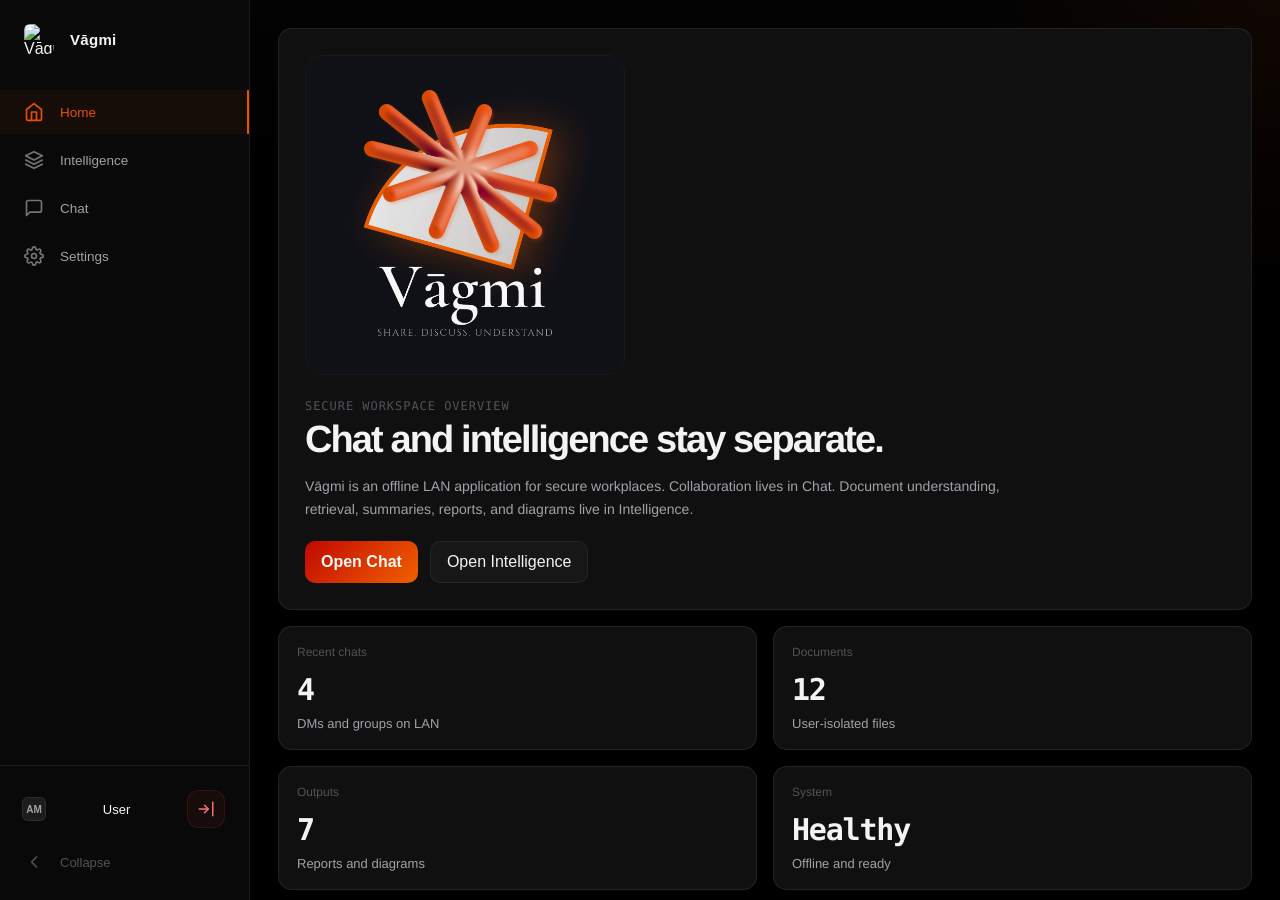
==== desktop/web/index.html @ 37b5126c "various edge case and bug fixes" ====
<!DOCTYPE html>
<html lang="en">
<head>
  <meta charset="UTF-8" />
  <meta name="viewport" content="width=device-width, initial-scale=1.0" />
  <title>Vāgmi - Secure Workspace</title>
  <link rel="stylesheet" href="./styles.css" />
</head>
<body>
  <div class="app-shell" id="app-shell">
    
    <aside class="sidebar" id="sidebar">
      
      <div class="sidebar-header">
        <img src="./assets/favicon.png" alt="Vāgmi Logo" class="brand-logo" />
        <span class="brand-text">Vāgmi</span>
      </div>

      <nav class="sidebar-nav" aria-label="Primary navigation">
        <button class="nav-item active" data-page="home" title="Home">
          <svg viewBox="0 0 24 24" fill="none" stroke="currentColor" stroke-width="2" stroke-linecap="round" stroke-linejoin="round"><path d="M3 9l9-7 9 7v11a2 2 0 0 1-2 2H5a2 2 0 0 1-2-2z"></path><polyline points="9 22 9 12 15 12 15 22"></polyline></svg>
          <span class="nav-label">Home</span>
        </button>

        <button class="nav-item" data-page="intelligence" title="Intelligence">
          <svg viewBox="0 0 24 24" fill="none" stroke="currentColor" stroke-width="2" stroke-linecap="round" stroke-linejoin="round"><polygon points="12 2 2 7 12 12 22 7 12 2"></polygon><polyline points="2 17 12 22 22 17"></polyline><polyline points="2 12 12 17 22 12"></polyline></svg>
          <span class="nav-label">Intelligence</span>
        </button>

        <button class="nav-item" data-page="chat" title="Chat">
          <svg viewBox="0 0 24 24" fill="none" stroke="currentColor" stroke-width="2" stroke-linecap="round" stroke-linejoin="round"><path d="M21 15a2 2 0 0 1-2 2H7l-4 4V5a2 2 0 0 1 2-2h14a2 2 0 0 1 2 2z"></path></svg>
          <span class="nav-label">Chat</span>
        </button>

        <button class="nav-item" data-page="settings" title="Settings">
          <svg viewBox="0 0 24 24" fill="none" stroke="currentColor" stroke-width="2" stroke-linecap="round" stroke-linejoin="round"><circle cx="12" cy="12" r="3"></circle><path d="M19.4 15a1.65 1.65 0 0 0 .33 1.82l.06.06a2 2 0 0 1 0 2.83 2 2 0 0 1-2.83 0l-.06-.06a1.65 1.65 0 0 0-1.82-.33 1.65 1.65 0 0 0-1 1.51V21a2 2 0 0 1-2 2 2 2 0 0 1-2-2v-.09A1.65 1.65 0 0 0 9 19.4a1.65 1.65 0 0 0-1.82.33l-.06.06a2 2 0 0 1-2.83 0 2 2 0 0 1 0-2.83l.06-.06a1.65 1.65 0 0 0 .33-1.82 1.65 1.65 0 0 0-1.51-1H3a2 2 0 0 1-2-2 2 2 0 0 1 2-2h.09A1.65 1.65 0 0 0 4.6 9a1.65 1.65 0 0 0-.33-1.82l-.06-.06a2 2 0 0 1 0-2.83 2 2 0 0 1 2.83 0l.06.06a1.65 1.65 0 0 0 1.82.33H9a1.65 1.65 0 0 0 1-1.51V3a2 2 0 0 1 2-2 2 2 0 0 1 2 2v.09a1.65 1.65 0 0 0 1 1.51 1.65 1.65 0 0 0 1.82-.33l.06-.06a2 2 0 0 1 2.83 0 2 2 0 0 1 0 2.83l-.06.06a1.65 1.65 0 0 0-.33 1.82V9a1.65 1.65 0 0 0 1.51 1H21a2 2 0 0 1 2 2 2 2 0 0 1-2 2h-.09a1.65 1.65 0 0 0-1.51 1z"></path></svg>
          <span class="nav-label">Settings</span>
        </button>
        <button class="nav-item hidden" id="admin-nav-item" data-page="admin" title="Administration">
          <svg viewBox="0 0 24 24" fill="none" stroke="currentColor" stroke-width="2" stroke-linecap="round" stroke-linejoin="round"><path d="M12 22s8-4 8-10V5l-8-3-8 3v7c0 6 8 10 8 10z"></path></svg>
          <span class="nav-label">Admin</span>
        </button>
      </nav>

      <div class="sidebar-footer">
        <div class="user-card">
          <div class="user-avatar">AM</div>
          <div class="user-details">
            <span class="user-name" id="username-display">User</span>
          </div>
          <button class="logout-btn" id="logout-btn" title="Logout" aria-label="Logout">
            <svg viewBox="0 0 24 24" fill="none" stroke="currentColor" stroke-width="2" stroke-linecap="round" stroke-linejoin="round"><path d="M10 17l5-5-5-5"></path><path d="M15 12H3"></path><path d="M21 3v18"></path></svg>
          </button>
        </div>
        
        <button class="sidebar-toggle" id="sidebar-toggle" title="Toggle Sidebar">
          <svg viewBox="0 0 24 24" fill="none" stroke="currentColor" stroke-width="2" stroke-linecap="round" stroke-linejoin="round"><path d="M15 18l-6-6 6-6"></path></svg>
          <span class="toggle-label">Collapse</span>
        </button>
      </div>
    </aside>

    <main class="workspace">
      <iframe id="page-frame" class="page-frame" title="Vāgmi workspace" src="./pages/home/index.html"></iframe>
    </main>

  </div>

  <script type="module" src="./script.js"></script>
</body>
</html>
---- desktop/web/styles.css ----
:root {
  /* Strict Enterprise Palette */
  --branding-orange: #E85002;
  --primary-black: #000000;
  --white: #F9F9F9;
  --text-primary: #F4F4F5;
  --text-secondary: #A1A1AA;
  --text-muted: #52525B;
  --dark-gray: #1C1C1C;
  --bg-panel: rgba(15, 15, 15, 0.6);
  --border-subtle: rgba(255, 255, 255, 0.08);

  /* Gradients */
  --gradient-2: #C10801;
  --gradient-3: #F16001;
  --branding-gradient: linear-gradient(135deg, var(--gradient-2), var(--gradient-3));

  /* Dimensions (Calculated to center 20px icons perfectly when collapsed) */
  --sidebar-width: 250px;
  --sidebar-collapsed-width: 68px; 

  /* Fluid Transitions */
  --transition-snappy: all 0.3s cubic-bezier(0.16, 1, 0.3, 1);
  --transition-fade: opacity 0.15s ease;
}

* {
  margin: 0;
  padding: 0;
  box-sizing: border-box;
  font-family: 'Inter', -apple-system, sans-serif;
}

body {
  background-color: var(--primary-black);
  color: var(--text-primary);
  height: 100vh;
  width: 100vw;
  overflow: hidden;
}

.app-shell {
  display: flex;
  height: 100%;
  width: 100%;
}

/* =========================================================
   SIDEBAR ARCHITECTURE
========================================================= */
.sidebar {
  width: var(--sidebar-width);
  flex-shrink: 0;
  display: flex;
  flex-direction: column;
  background: var(--bg-panel);
  border-right: 1px solid var(--border-subtle);
  transition: width 0.3s cubic-bezier(0.16, 1, 0.3, 1);
  overflow: hidden;
  backdrop-filter: blur(12px);
}

body.sidebar-collapsed .sidebar {
  width: var(--sidebar-collapsed-width);
}

/* Base Alignment: 24px left padding locks the icons perfectly in place */
.sidebar-header,
.nav-item,
.user-card,
.sidebar-toggle {
  display: flex;
  align-items: center;
  gap: 16px;
  padding: 12px 24px;
}

/* Prevent text wrapping during transition */
.brand-text,
.nav-label,
.user-details,
.toggle-label {
  white-space: nowrap;
  opacity: 1;
  transition: var(--transition-fade);
}

body.sidebar-collapsed .brand-text,
body.sidebar-collapsed .nav-label,
body.sidebar-collapsed .user-details,
body.sidebar-collapsed .toggle-label {
  opacity: 0;
  pointer-events: none;
}

/* --- Top: Brand Header --- */
.sidebar-header {
  padding-top: 24px;
  padding-bottom: 24px;
}

.brand-logo {
  width: 30px;
  height: 30px;
  object-fit: contain;
  border-radius: 6px;
  flex-shrink: 0;
  /* filter: drop-shadow(0 0 8px rgba(255, 255, 255, 0.2)); */
}

.brand-text {
  font-size: 15px;
  font-weight: 600;
  color: var(--text-primary);
  letter-spacing: 0.02em;
}

/* --- Middle: Navigation --- */
.sidebar-nav {
  flex: 1;
  display: flex;
  flex-direction: column;
  gap: 4px;
  padding-top: 12px;
}

.nav-item {
  background: transparent;
  border: none;
  color: var(--text-secondary);
  font-size: 13.5px;
  font-weight: 500;
  cursor: pointer;
  text-align: left;
  width: 100%;
  transition: var(--transition-snappy);
  outline: none;
}

.nav-item svg {
  width: 20px;
  height: 20px;
  flex-shrink: 0;
  opacity: 0.7;
  transition: var(--transition-snappy);
}

.nav-item:hover {
  background: rgba(255, 255, 255, 0.04);
  color: var(--text-primary);
}

.nav-item:hover svg {
  opacity: 1;
}

.nav-item.active {
  color: var(--branding-orange);
  background: rgba(232, 80, 2, 0.06);
  border-right: 2px solid var(--branding-orange);
}

.nav-item.active svg {
  opacity: 1;
}

/* --- Bottom: Footer & Toggle --- */
.sidebar-footer {
  padding: 16px 0;
  border-top: 1px solid var(--border-subtle);
  display: flex;
  flex-direction: column;
  gap: 4px;
}

.user-card {
  padding-top: 8px;
  padding-bottom: 8px;
}

.user-avatar {
  width: 24px;
  height: 24px;
  background: var(--dark-gray);
  border: 1px solid var(--border-subtle);
  border-radius: 6px;
  display: flex;
  align-items: center;
  justify-content: center;
  color: var(--text-secondary);
  font-size: 10px;
  font-weight: 600;
  flex-shrink: 0;
  margin-left: -2px; /* Centers a 24px object against the 20px SVG icons above it */
}

.user-details {
  display: flex;
  flex-direction: column;
  justify-content: center;
}

.user-name { font-size: 13px; font-weight: 500; color: var(--text-primary); }

.sidebar-toggle {
  background: transparent;
  border: none;
  color: var(--text-muted);
  cursor: pointer;
  font-size: 13px;
  font-weight: 500;
  transition: var(--transition-snappy);
  outline: none;
}

.sidebar-toggle:hover {
  color: var(--text-primary);
  background: rgba(255, 255, 255, 0.04);
}

.sidebar-toggle svg {
  width: 20px;
  height: 20px;
  flex-shrink: 0;
  transition: transform 0.3s cubic-bezier(0.16, 1, 0.3, 1);
}

body.sidebar-collapsed .sidebar-toggle svg {
  transform: rotate(180deg);
}

/* =========================================================
   WORKSPACE AREA
========================================================= */
.workspace {
  flex: 1;
  min-width: 0;
  height: 100%;
  background: var(--primary-black);
  position: relative;
}

.page-frame {
  width: 100%;
  height: 100%;
  border: none;
  display: block;
}

/* Empty Chat State */
.conversation-pane.empty-chat-state {
  position: relative;
}

.conversation-pane.empty-chat-state > * {
  display: none !important;
}

/* Animated Gradient Background */
.conversation-pane.empty-chat-state::before {
  content: "Select a conversation to start messaging";
  position: absolute;
  inset: 0;
  display: flex;
  align-items: center;
  justify-content: center;
  font-size: 16px;
  color: var(--text-muted);
  font-weight: 500;
  background: 
    radial-gradient(circle at top left, rgba(232, 80, 2, 0.08), transparent 40%),
    radial-gradient(circle at bottom right, rgba(193, 8, 1, 0.05), transparent 40%),
    var(--primary-black);
  background-size: 200% 200%;
  animation: moveGradient 10s ease infinite;
}

@keyframes moveGradient {
  0% { background-position: 0% 0%; }
  50% { background-position: 100% 100%; }
  100% { background-position: 0% 0%; }
}

.user-card {
  justify-content: space-between;
}

.logout-btn {
  width: 38px;
  height: 38px;
  border: 1px solid rgba(239, 68, 68, 0.15);
  border-radius: 12px;
  background: rgba(239, 68, 68, 0.06);
  color: #f87171;

  display: inline-flex;
  align-items: center;
  justify-content: center;

  cursor: pointer;
  flex-shrink: 0;

  transition:
    background 0.2s ease,
    border-color 0.2s ease,
    color 0.2s ease,
    transform 0.15s ease,
    box-shadow 0.2s ease;
}

.logout-btn:hover {
  background: rgba(239, 68, 68, 0.12);
  border-color: rgba(239, 68, 68, 0.35);
  color: #fca5a5;
  box-shadow: 0 4px 16px rgba(239, 68, 68, 0.15);
  transform: translateY(-1px);
}

.logout-btn:active {
  transform: translateY(0) scale(0.96);
}

.logout-btn:focus-visible {
  outline: none;
  box-shadow:
    0 0 0 3px rgba(239, 68, 68, 0.2),
    0 4px 16px rgba(239, 68, 68, 0.15);
}

.logout-btn svg {
  width: 18px;
  height: 18px;
  transition: transform 0.2s ease;
}

.logout-btn:hover svg {
  transform: translateX(1px);
}

.hidden {
  display: none !important;
}
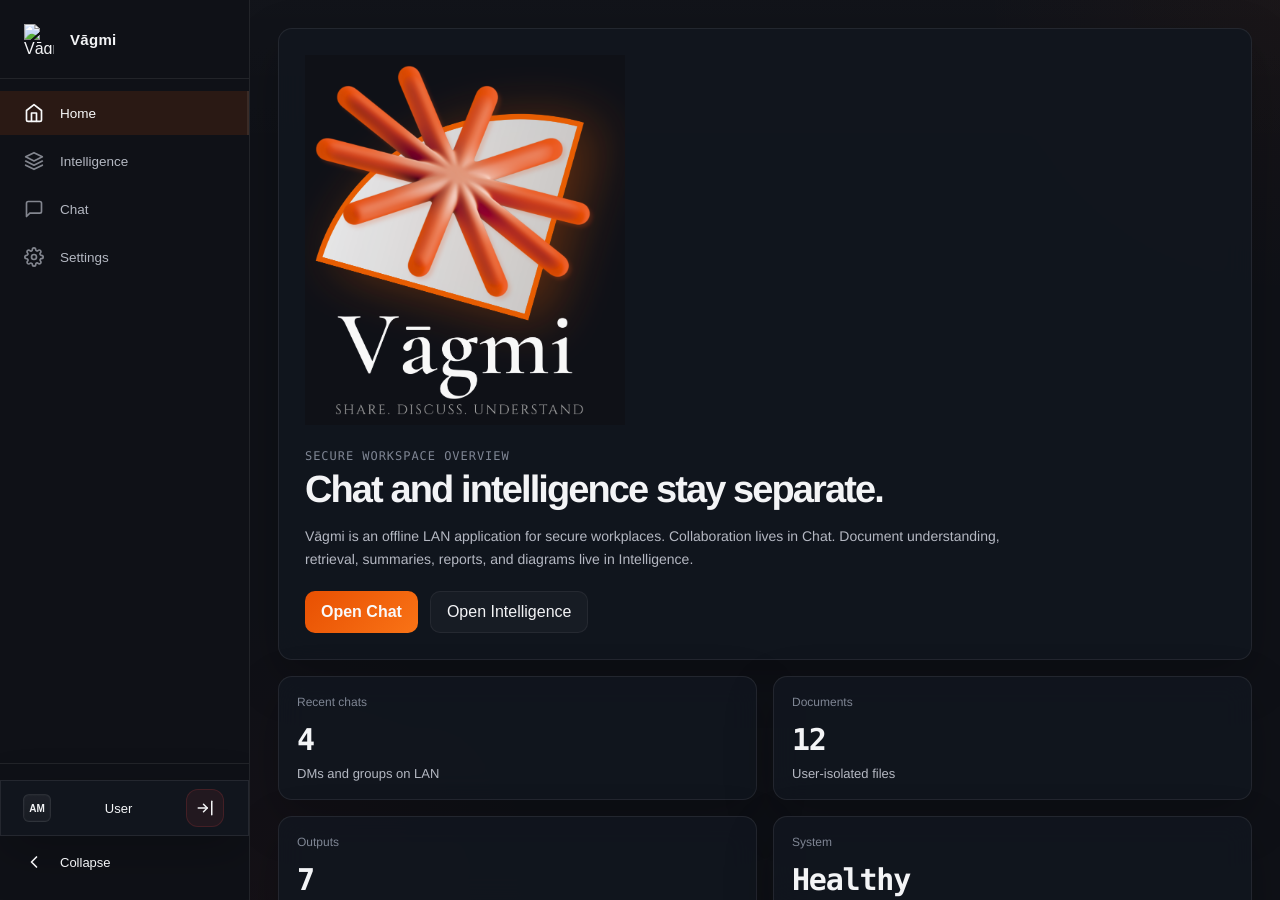
==== commit 4610f283: "added theme support" ====
--- a/desktop/web/index.html
+++ b/desktop/web/index.html
@@ -4,7 +4,10 @@
   <meta charset="UTF-8" />
   <meta name="viewport" content="width=device-width, initial-scale=1.0" />
   <title>Vāgmi - Secure Workspace</title>
+  <link rel="icon" type="image/png" href="./assets/logo_dark.png" />
+  <script src="./core/theme.js"></script>
   <link rel="stylesheet" href="./styles.css" />
+  <link rel="stylesheet" href="./theme.css" />
 </head>
 <body>
   <div class="app-shell" id="app-shell">
@@ -12,7 +15,7 @@
     <aside class="sidebar" id="sidebar">
       
       <div class="sidebar-header">
-        <img src="./assets/favicon.png" alt="Vāgmi Logo" class="brand-logo" />
+        <img data-theme-logo="mark" src="./assets/logo_dark.png" alt="Vāgmi Logo" class="brand-logo" />
         <span class="brand-text">Vāgmi</span>
       </div>
 
--- a/desktop/web/theme.css
+++ b/desktop/web/theme.css
@@ -0,0 +1,929 @@
+/* =========================================================
+   Vāgmi theme system
+   - enterprise-dark : Dark
+   - claude-light     : Light
+   - midnight-slate   : Graphite
+========================================================= */
+
+html[data-theme] {
+  --branding-orange: #E85002;
+  --accent-strong: #E85002;
+  --accent-mid: #F97316;
+  --accent-soft: rgba(232, 80, 2, 0.14);
+  --accent-ring: rgba(232, 80, 2, 0.20);
+  --branding-gradient: linear-gradient(135deg, var(--accent-strong), var(--accent-mid));
+
+  --primary-black: #0f1117;
+  --white: #F9FAFB;
+  --dark-gray: #262b35;
+  --gray: #6B7280;
+  --light-gray: #9CA3AF;
+  --bg-panel: rgba(17, 20, 28, 0.82);
+
+  --gradient-1: #11131A;
+  --gradient-2: #C10801;
+  --gradient-3: #F97316;
+  --gradient-4: #D9C3AB;
+
+  --success: #22c55e;
+  --warning: #f59e0b;
+  --danger: #ef4444;
+
+  --page-bg: #0f1117;
+  --page-bg-alt: #11131A;
+  --page-bg-gradient:
+    radial-gradient(circle at top right, rgba(232, 80, 2, 0.04), transparent 22%),
+    radial-gradient(circle at bottom left, rgba(193, 8, 1, 0.03), transparent 22%),
+    linear-gradient(180deg, rgba(255, 255, 255, 0.01), transparent 18%);
+
+  --surface: rgba(18, 22, 30, 0.94);
+  --surface-strong: rgba(15, 18, 26, 0.98);
+  --surface-soft: rgba(255, 255, 255, 0.03);
+  --surface-hover: rgba(255, 255, 255, 0.055);
+  --surface-active: rgba(232, 80, 2, 0.12);
+
+  --input-bg: rgba(255, 255, 255, 0.035);
+  --input-bg-hover: rgba(255, 255, 255, 0.05);
+  --input-border: rgba(255, 255, 255, 0.08);
+  --input-border-strong: rgba(232, 80, 2, 0.34);
+
+  --border-subtle: rgba(255, 255, 255, 0.08);
+  --border-strong: rgba(255, 255, 255, 0.14);
+
+  --text-primary: #F3F4F6;
+  --text-secondary: #B4B8C2;
+  --text-muted: #7F8694;
+  --text-inverse: #0f172a;
+  --text-on-accent: #ffffff;
+  --placeholder: rgba(243, 244, 246, 0.42);
+
+  --shadow: 0 18px 50px rgba(0, 0, 0, 0.22);
+  --shadow-soft: 0 10px 28px rgba(0, 0, 0, 0.16);
+  --shadow-inset: inset 0 0 0 1px rgba(255, 255, 255, 0.02);
+
+  --modal-overlay: rgba(0, 0, 0, 0.92);
+  --overlay-button-bg: rgba(255, 255, 255, 0.12);
+  --overlay-button-border: rgba(255, 255, 255, 0.14);
+  --overlay-button-text: #ffffff;
+
+  --chip-bg: rgba(255, 255, 255, 0.04);
+  --chip-border: rgba(255, 255, 255, 0.06);
+  --chip-text: var(--text-secondary);
+  --logo-shell-bg: #0f1117;
+
+  color-scheme: dark;
+}
+
+html[data-theme="claude-light"] {
+  --page-bg: #f6efe6;
+  --page-bg-alt: #fbf7f1;
+  --page-bg-gradient:
+    radial-gradient(circle at top right, rgba(232, 128, 32, 0.10), transparent 24%),
+    radial-gradient(circle at bottom left, rgba(247, 147, 30, 0.08), transparent 22%),
+    linear-gradient(180deg, #fbf7f1 0%, #f3ecdf 100%);
+
+  --primary-black: #f6efe6;
+  --white: #ffffff;
+  --dark-gray: #d8cfc2;
+  --gray: #8b6f5a;
+  --light-gray: #c2b8aa;
+  --bg-panel: rgba(255, 251, 244, 0.82);
+
+  --gradient-1: #E88320;
+  --gradient-2: #F97316;
+  --gradient-3: #FF9B4A;
+  --gradient-4: #F2D2A7;
+
+  --surface: rgba(255, 252, 246, 0.92);
+  --surface-strong: rgba(255, 255, 255, 0.98);
+  --surface-soft: rgba(255, 255, 255, 0.74);
+  --surface-hover: rgba(255, 255, 255, 0.94);
+  --surface-active: rgba(232, 80, 2, 0.08);
+
+  --input-bg: rgba(255, 255, 255, 0.88);
+  --input-bg-hover: rgba(255, 255, 255, 0.96);
+  --input-border: rgba(124, 92, 59, 0.12);
+  --input-border-strong: rgba(232, 80, 2, 0.28);
+
+  --border-subtle: rgba(124, 92, 59, 0.12);
+  --border-strong: rgba(124, 92, 59, 0.18);
+
+  --text-primary: #1f2937;
+  --text-secondary: #4b5563;
+  --text-muted: #6b7280;
+  --text-inverse: #ffffff;
+  --text-on-accent: #ffffff;
+  --placeholder: rgba(75, 85, 99, 0.55);
+
+  --shadow: 0 18px 50px rgba(75, 56, 38, 0.08);
+  --shadow-soft: 0 10px 28px rgba(75, 56, 38, 0.06);
+  --shadow-inset: inset 0 0 0 1px rgba(124, 92, 59, 0.04);
+
+  --modal-overlay: rgba(17, 24, 39, 0.88);
+  --overlay-button-bg: rgba(255, 255, 255, 0.18);
+  --overlay-button-border: rgba(255, 255, 255, 0.20);
+  --overlay-button-text: #ffffff;
+
+  --chip-bg: rgba(255, 255, 255, 0.82);
+  --chip-border: rgba(124, 92, 59, 0.12);
+  --chip-text: var(--text-secondary);
+  --logo-shell-bg: #fbf7f1;
+
+  color-scheme: light;
+}
+
+html[data-theme="midnight-slate"] {
+  --page-bg: #111827;
+  --page-bg-alt: #1f2937;
+  --page-bg-gradient:
+    radial-gradient(circle at top right, rgba(232, 80, 2, 0.05), transparent 22%),
+    radial-gradient(circle at bottom left, rgba(96, 165, 250, 0.06), transparent 22%),
+    linear-gradient(180deg, rgba(255, 255, 255, 0.01), transparent 18%);
+
+  --primary-black: #111827;
+  --white: #F8FAFC;
+  --dark-gray: #374151;
+  --gray: #64748B;
+  --light-gray: #94A3B8;
+  --bg-panel: rgba(17, 24, 39, 0.76);
+
+  --gradient-1: #111827;
+  --gradient-2: #C10801;
+  --gradient-3: #F97316;
+  --gradient-4: #DBEAFE;
+
+  --surface: rgba(31, 41, 55, 0.92);
+  --surface-strong: rgba(17, 24, 39, 0.97);
+  --surface-soft: rgba(255, 255, 255, 0.04);
+  --surface-hover: rgba(255, 255, 255, 0.06);
+  --surface-active: rgba(232, 80, 2, 0.12);
+
+  --input-bg: rgba(17, 24, 39, 0.88);
+  --input-bg-hover: rgba(31, 41, 55, 0.96);
+  --input-border: rgba(148, 163, 184, 0.16);
+  --input-border-strong: rgba(232, 80, 2, 0.32);
+
+  --border-subtle: rgba(148, 163, 184, 0.15);
+  --border-strong: rgba(148, 163, 184, 0.22);
+
+  --text-primary: #F3F4F6;
+  --text-secondary: #CBD5E1;
+  --text-muted: #94A3B8;
+  --text-inverse: #0f172a;
+  --text-on-accent: #ffffff;
+  --placeholder: rgba(226, 232, 240, 0.46);
+
+  --shadow: 0 18px 50px rgba(2, 6, 23, 0.20);
+  --shadow-soft: 0 10px 28px rgba(2, 6, 23, 0.16);
+  --shadow-inset: inset 0 0 0 1px rgba(148, 163, 184, 0.04);
+
+  --modal-overlay: rgba(2, 6, 23, 0.92);
+  --overlay-button-bg: rgba(255, 255, 255, 0.12);
+  --overlay-button-border: rgba(255, 255, 255, 0.14);
+  --overlay-button-text: #ffffff;
+
+  --chip-bg: rgba(255, 255, 255, 0.04);
+  --chip-border: rgba(148, 163, 184, 0.10);
+  --chip-text: var(--text-secondary);
+  --logo-shell-bg: #111827;
+
+  color-scheme: dark;
+}
+
+html[data-theme] body {
+  background: var(--page-bg) !important;
+  color: var(--text-primary) !important;
+}
+
+html[data-theme] .page,
+html[data-theme] .auth-shell,
+html[data-theme] .home-page,
+html[data-theme] .settings-page,
+html[data-theme] .intelligence-page,
+html[data-theme] .chat-page,
+html[data-theme] .splash,
+html[data-theme] .app-shell,
+html[data-theme] .workspace {
+  background: var(--page-bg-gradient), var(--page-bg) !important;
+  color: var(--text-primary) !important;
+}
+
+html[data-theme="claude-light"] .page,
+html[data-theme="claude-light"] .auth-shell,
+html[data-theme="claude-light"] .home-page,
+html[data-theme="claude-light"] .settings-page,
+html[data-theme="claude-light"] .intelligence-page,
+html[data-theme="claude-light"] .chat-page,
+html[data-theme="claude-light"] .splash {
+  background:
+    radial-gradient(circle at top right, rgba(232, 128, 32, 0.10), transparent 24%),
+    radial-gradient(circle at bottom left, rgba(247, 147, 30, 0.08), transparent 22%),
+    linear-gradient(180deg, #fbf7f1 0%, #f3ecdf 100%) !important;
+}
+
+html[data-theme] .sidebar,
+html[data-theme] .thread-pane,
+html[data-theme] .conversation-pane,
+html[data-theme] .conversation-pane.is-empty,
+html[data-theme] .panel,
+html[data-theme] .hero-card,
+html[data-theme] .stat-card,
+html[data-theme] .setting-card,
+html[data-theme] .theme-option,
+html[data-theme] .doc-item,
+html[data-theme] .result-card,
+html[data-theme] .status-item,
+html[data-theme] .logo-card,
+html[data-theme] .conversation-header,
+html[data-theme] .conversation-search,
+html[data-theme] .composer,
+html[data-theme] .menu-popover,
+html[data-theme] .info-drawer,
+html[data-theme] .new-chat-dialog,
+html[data-theme] .attachment-modal-dialog,
+html[data-theme] .conversation-empty-card,
+html[data-theme] .messages-empty-card,
+html[data-theme] .thread-empty-card,
+html[data-theme] .auth-card,
+html[data-theme] .auth-notice,
+html[data-theme] .toast,
+html[data-theme] .user-card {
+  background: var(--surface) !important;
+  border-color: var(--border-subtle) !important;
+  box-shadow: var(--shadow) !important;
+}
+
+html[data-theme] .thread-pane,
+html[data-theme] .conversation-header,
+html[data-theme] .composer,
+html[data-theme] .conversation-search,
+html[data-theme] .menu-popover,
+html[data-theme] .info-drawer,
+html[data-theme] .auth-card,
+html[data-theme] .panel,
+html[data-theme] .hero-card,
+html[data-theme] .stat-card,
+html[data-theme] .setting-card,
+html[data-theme] .auth-notice,
+html[data-theme] .toast {
+  backdrop-filter: blur(14px);
+}
+
+html[data-theme] .thread-pane {
+  border-right-color: var(--border-subtle) !important;
+}
+
+html[data-theme] .sidebar,
+html[data-theme] .thread-pane {
+  background: linear-gradient(180deg, var(--surface-strong), var(--surface)) !important;
+}
+
+html[data-theme] .conversation-pane,
+html[data-theme] .conversation-pane.is-empty {
+  background:
+    radial-gradient(circle at top left, rgba(232, 80, 2, 0.06), transparent 22%),
+    linear-gradient(180deg, var(--surface-soft), var(--page-bg)) !important;
+}
+
+html[data-theme] .conversation-empty-card,
+html[data-theme] .messages-empty-card,
+html[data-theme] .thread-empty-card {
+  background:
+    radial-gradient(circle at top left, rgba(232, 80, 2, 0.10), transparent 34%),
+    var(--surface) !important;
+}
+
+html[data-theme] .auth-card,
+html[data-theme] .panel,
+html[data-theme] .hero-card,
+html[data-theme] .stat-card,
+html[data-theme] .theme-option,
+html[data-theme] .result-card,
+html[data-theme] .status-item,
+html[data-theme] .logo-card,
+html[data-theme] .doc-item,
+html[data-theme] .user-card,
+html[data-theme] .conversation-header,
+html[data-theme] .conversation-search,
+html[data-theme] .composer,
+html[data-theme] .menu-popover,
+html[data-theme] .info-drawer,
+html[data-theme] .new-chat-dialog,
+html[data-theme] .attachment-modal-dialog,
+html[data-theme] .auth-notice,
+html[data-theme] .toast {
+  border: 1px solid var(--border-subtle) !important;
+}
+
+
+html[data-theme] .online-dot,
+html[data-theme] .status-dot,
+html[data-theme] .dot {
+  background: var(--branding-orange) !important;
+  box-shadow: 0 0 0 4px rgba(232, 80, 2, 0.10);
+}
+
+html[data-theme] .brand-logo,
+html[data-theme] .auth-logo,
+html[data-theme] .hero-logo,
+html[data-theme] .brand-banner,
+html[data-theme] .logo-card img,
+html[data-theme] .splash .logo {
+  background: transparent !important;
+  border: none !important;
+  box-shadow: none !important;
+  object-fit: contain;
+}
+
+/* --- Splash logo improvements --- */
+html[data-theme] .splash .logo {
+  width: auto;
+  max-width: 200px;
+  height: auto;
+}
+
+/* --- Logo shell background (used on splash) --- */
+html[data-theme] .logo-shell {
+  background: var(--logo-shell-bg);
+}
+
+html[data-theme] .auth-logo {
+  width: min(100%, 240px);
+  background: var(--surface);
+  border-radius: var(--radius-xl);
+  padding: 8px;
+  object-fit: contain;
+}
+
+html[data-theme] .brand-logo {
+  width: 30px;
+  height: 30px;
+}
+
+html[data-theme] .user-avatar,
+html[data-theme] .avatar,
+html[data-theme] .avatar-large,
+html[data-theme] .thread-avatar {
+  background:
+    linear-gradient(180deg, var(--surface-hover), var(--surface-soft)) !important;
+  color: var(--text-primary) !important;
+  border: 1px solid var(--border-subtle) !important;
+  box-shadow: inset 0 0 0 1px rgba(255,255,255,0.02);
+}
+
+html[data-theme] .user-avatar {
+  width: 28px;
+  height: 28px;
+}
+
+html[data-theme] .avatar-large,
+html[data-theme] .thread-avatar {
+  width: 44px;
+  height: 44px;
+}
+
+html[data-theme] .sidebar-header {
+  background: transparent !important;
+  border-bottom: 1px solid var(--border-subtle) !important;
+}
+
+html[data-theme] .auth-card {
+  overflow: hidden;
+}
+
+html[data-theme] .auth-brand {
+  justify-content: center;
+}
+
+html[data-theme] .splash {
+  padding: 24px;
+  border-radius: 24px;
+}
+
+/* Keep the dark themes visually consistent with the brand mark. */
+html[data-theme="enterprise-dark"] .sidebar,
+html[data-theme="midnight-slate"] .sidebar {
+  background: #0f1117 !important;
+}
+/* =========================================================
+   Legacy page repair layer
+   Harmonizes pages that still carry hardcoded colors.
+========================================================= */
+
+html,
+body {
+  background-color: var(--page-bg);
+  color: var(--text-primary);
+}
+
+body {
+  background-color: var(--page-bg);
+  background-image: var(--page-bg-gradient);
+}
+
+.app-shell,
+.workspace,
+.page-frame,
+.home-page,
+.settings-page,
+.chat-page,
+.auth-shell,
+.page,
+.splash {
+  background-color: var(--page-bg);
+  background-image: var(--page-bg-gradient);
+  color: var(--text-primary);
+}
+
+.sidebar,
+.auth-card,
+.hero-card,
+.panel,
+.stat-card,
+.thread-pane,
+.conversation-header,
+.composer,
+.menu-popover,
+.new-chat-dialog,
+.attachment-modal-dialog,
+.info-drawer,
+.thread-empty-card,
+.conversation-empty-card,
+.auth-notice,
+.ghost-btn,
+.doc-item,
+.doc-card,
+.action-card,
+.user-card,
+.theme-card,
+.badge-card,
+.search-row input,
+.conversation-search input,
+.new-chat-search input,
+#message-input,
+.message-bubble,
+.input-card,
+.form-card {
+  background-color: var(--surface);
+  color: var(--text-primary);
+}
+
+.sidebar,
+.thread-pane,
+.conversation-header,
+.composer,
+.new-chat-header,
+.attachment-modal-header,
+.info-head,
+.panel,
+.hero-card,
+.stat-card,
+.auth-card,
+.menu-popover,
+.new-chat-dialog,
+.attachment-modal-dialog,
+.thread-empty-card,
+.conversation-empty-card {
+  border-color: var(--border-subtle) !important;
+}
+
+.sidebar,
+.thread-pane,
+.conversation-pane,
+.workspace,
+.page-frame {
+  color: var(--text-primary);
+}
+
+.sidebar,
+.thread-pane,
+.conversation-header,
+.composer,
+.menu-popover,
+.new-chat-dialog,
+.attachment-modal-dialog,
+.info-drawer {
+  box-shadow: var(--shadow);
+}
+
+.sidebar-header,
+.sidebar-footer,
+.nav-item,
+.sidebar-toggle,
+.logout-btn,
+.user-card,
+.user-avatar,
+.brand-logo,
+.auth-logo,
+.hero-logo,
+.logo,
+.conversation-empty-card,
+.thread-empty-card {
+  color: var(--text-primary);
+}
+
+.brand-logo,
+.auth-logo,
+.hero-logo,
+.logo {
+  background: var(--logo-shell-bg);
+  border: 0 !important;
+  box-shadow: none !important;
+  padding: 0 !important;
+  border-radius: 0 !important;
+  object-fit: contain;
+}
+
+.brand-logo {
+  width: 34px;
+  height: 34px;
+}
+
+.auth-logo,
+.logo {
+  display: block;
+  width: min(280px, 36vw);
+  height: auto;
+  margin-inline: auto;
+}
+
+.logo {
+  width: min(260px, 34vw);
+  animation: logoFloat 4s ease-in-out infinite;
+}
+
+.auth-logo {
+  width: min(290px, 36vw);
+}
+
+.sidebar {
+  background: linear-gradient(180deg, rgba(17, 20, 28, 0.98), rgba(14, 16, 22, 0.98));
+  border-right: 1px solid var(--border-subtle);
+}
+
+.nav-item {
+  color: var(--text-secondary);
+}
+
+.nav-item:hover,
+.sidebar-toggle:hover,
+.icon-btn:hover,
+.ghost-btn:hover,
+.menu-item:hover,
+.thread-item:hover,
+.filter-btn:hover,
+.empty-state-btn:hover,
+.primary-btn:hover,
+.send-btn:hover,
+.logout-btn:hover {
+  background-color: var(--surface-hover) !important;
+}
+
+.nav-item.active,
+.filter-btn.active {
+  background: var(--surface-active) !important;
+  color: var(--white) !important;
+  border-color: var(--border-subtle) !important;
+}
+
+.user-avatar,
+.avatar,
+.avatar-large {
+  background: linear-gradient(180deg, rgba(255,255,255,0.04), rgba(255,255,255,0.02));
+  border: 1px solid var(--border-subtle);
+  color: var(--text-primary);
+}
+
+.logout-btn {
+  border-color: rgba(239, 68, 68, 0.16);
+  background: rgba(239, 68, 68, 0.08);
+}
+
+body[data-theme="claude-light"] .logout-btn,
+html[data-theme="claude-light"] .logout-btn {
+  color: #991b1b;
+  border-color: rgba(185, 28, 28, 0.14);
+  background: rgba(185, 28, 28, 0.06);
+}
+
+body[data-theme="claude-light"] .user-avatar,
+html[data-theme="claude-light"] .user-avatar,
+body[data-theme="claude-light"] .avatar,
+html[data-theme="claude-light"] .avatar,
+body[data-theme="claude-light"] .avatar-large,
+html[data-theme="claude-light"] .avatar-large {
+  background: rgba(255,255,255,0.86);
+  color: var(--text-primary);
+}
+
+.auth-tab,
+.filter-btn,
+.icon-btn,
+.text-btn,
+.ghost-btn,
+.menu-item,
+.btn,
+.primary-btn,
+.send-btn,
+.thread-empty-btn,
+.empty-state-btn {
+  transition: all 0.18s cubic-bezier(0.16, 1, 0.3, 1);
+}
+
+.auth-tab,
+.filter-btn,
+.icon-btn,
+.text-btn,
+.ghost-btn,
+.menu-item,
+.btn,
+.primary-btn,
+.send-btn,
+.thread-empty-btn,
+.empty-state-btn {
+  border-color: var(--border-subtle);
+}
+
+.auth-tab {
+  background: var(--surface-soft) !important;
+  color: var(--text-secondary) !important;
+}
+
+.auth-tab.active {
+  background: rgba(232, 80, 2, 0.18) !important;
+  color: var(--text-primary) !important;
+}
+
+.field input,
+.search-row input,
+.conversation-search input,
+.new-chat-search input,
+#message-input,
+textarea,
+input:not([type="checkbox"]):not([type="radio"]) {
+  background: var(--input-bg) !important;
+  color: var(--text-primary) !important;
+  border-color: var(--input-border) !important;
+  caret-color: var(--branding-orange);
+}
+
+.field input::placeholder,
+.search-row input::placeholder,
+.conversation-search input::placeholder,
+.new-chat-search input::placeholder,
+#message-input::placeholder {
+  color: var(--placeholder);
+}
+
+.field input:focus,
+.search-row input:focus,
+.conversation-search input:focus,
+.new-chat-search input:focus,
+#message-input:focus {
+  background: var(--input-bg-hover) !important;
+  border-color: var(--input-border-strong) !important;
+  box-shadow: 0 0 0 3px var(--accent-ring);
+}
+
+.panel,
+.hero-card,
+.stat-card,
+.doc-item,
+.action-card,
+.user-card,
+.theme-card,
+.thread-item,
+.message-bubble,
+.conversation-empty-card,
+.thread-empty-card {
+  background: var(--surface) !important;
+  border-color: var(--border-subtle) !important;
+}
+
+.hero-card,
+.panel,
+.stat-card {
+  box-shadow: var(--shadow-soft);
+}
+
+.section-kicker,
+.eyebrow,
+.thread-time,
+.thread-preview,
+.user-meta,
+.helper-text,
+.field span,
+.text-muted,
+.subtitle,
+.status,
+.error-text,
+.empty,
+.doc-sub,
+.ghost-btn {
+  color: var(--text-muted) !important;
+}
+
+.hero-copy p,
+.auth-copy p,
+.settings-copy,
+.conversation-empty-copy,
+.thread-empty-copy,
+.doc-meta,
+.info-row span:last-child {
+  color: var(--text-secondary) !important;
+}
+
+.page-head h1,
+.hero-copy h1,
+.auth-copy h1,
+.thread-head h1,
+.conversation-title,
+.new-chat-title,
+.attachment-modal-title,
+.info-title,
+.page-header h1,
+.panel h2,
+.user-name,
+.doc-title,
+.theme-card-title {
+  color: var(--text-primary) !important;
+}
+
+.admin .panel,
+.page .panel,
+.admin-page .panel {
+  background: var(--surface-strong) !important;
+}
+
+.chat-page {
+  background-color: var(--page-bg) !important;
+  background-image: var(--page-bg-gradient) !important;
+}
+
+.thread-pane {
+  background: linear-gradient(180deg, rgba(17, 20, 28, 0.99), rgba(14, 16, 22, 0.99)) !important;
+}
+
+.conversation-pane {
+  background-color: var(--page-bg) !important;
+}
+
+.conversation-pane.is-empty {
+  background:
+    radial-gradient(circle at 28% 22%, rgba(232, 80, 2, 0.08), transparent 22%),
+    radial-gradient(circle at 74% 76%, rgba(241, 96, 1, 0.06), transparent 26%),
+    linear-gradient(180deg, rgba(255,255,255,0.01), transparent 20%),
+    var(--page-bg) !important;
+}
+
+.conversation-header,
+.composer {
+  background: linear-gradient(180deg, rgba(17, 20, 28, 0.96), rgba(15, 17, 23, 0.99)) !important;
+}
+
+.messages-scroll {
+  background:
+    radial-gradient(circle at top left, rgba(232, 80, 2, 0.03), transparent 18%),
+    linear-gradient(180deg, rgba(255,255,255,0.01), transparent 14%) !important;
+}
+
+.message-bubble {
+  background: var(--surface-strong) !important;
+}
+
+.message-row.self .message-bubble {
+  background: rgba(232, 80, 2, 0.16) !important;
+}
+
+.menu-popover,
+.new-chat-dialog,
+.attachment-modal-dialog {
+  background: var(--surface-strong) !important;
+}
+
+.thread-empty-card,
+.conversation-empty-card {
+  background:
+    radial-gradient(circle at top left, rgba(232, 80, 2, 0.09), transparent 34%),
+    var(--surface) !important;
+}
+
+.badge {
+  background: var(--branding-gradient) !important;
+  color: var(--white) !important;
+}
+
+.day-chip {
+  background: rgba(255,255,255,0.05) !important;
+  color: var(--text-secondary) !important;
+  border-color: var(--border-subtle) !important;
+}
+
+.sidebar-footer,
+.sidebar-header,
+.conversation-search,
+.new-chat-header,
+.new-chat-search,
+.attachment-modal-header,
+.info-head {
+  border-color: var(--border-subtle) !important;
+}
+
+.logout-btn svg,
+.sidebar-toggle svg,
+.nav-item svg,
+.icon-btn svg,
+.send-btn svg {
+  color: currentColor;
+}
+
+.auth-logo,
+.logo,
+.brand-logo {
+  image-rendering: auto;
+}
+
+#image-viewer-modal {
+  background: var(--modal-overlay) !important;
+}
+
+#image-viewer-modal button {
+  background: var(--overlay-button-bg) !important;
+  color: var(--overlay-button-text) !important;
+  border: 1px solid var(--overlay-button-border) !important;
+}
+
+body[data-theme="claude-light"] #image-viewer-modal button,
+html[data-theme="claude-light"] #image-viewer-modal button {
+  background: rgba(17, 24, 39, 0.24) !important;
+  color: #ffffff !important;
+  border-color: rgba(255,255,255,0.20) !important;
+}
+
+body[data-theme="claude-light"] .chat-page,
+html[data-theme="claude-light"] .chat-page {
+  background-color: var(--page-bg) !important;
+}
+
+body[data-theme="claude-light"] .thread-pane,
+html[data-theme="claude-light"] .thread-pane {
+  background: linear-gradient(180deg, rgba(255, 252, 246, 0.98), rgba(247, 239, 230, 0.98)) !important;
+}
+
+body[data-theme="claude-light"] .conversation-header,
+html[data-theme="claude-light"] .conversation-header,
+body[data-theme="claude-light"] .composer,
+html[data-theme="claude-light"] .composer,
+body[data-theme="claude-light"] .new-chat-dialog,
+html[data-theme="claude-light"] .new-chat-dialog,
+body[data-theme="claude-light"] .attachment-modal-dialog,
+html[data-theme="claude-light"] .attachment-modal-dialog,
+body[data-theme="claude-light"] .menu-popover,
+html[data-theme="claude-light"] .menu-popover,
+body[data-theme="claude-light"] .info-drawer,
+html[data-theme="claude-light"] .info-drawer {
+  background: rgba(255, 252, 246, 0.96) !important;
+}
+
+body[data-theme="claude-light"] .message-bubble,
+html[data-theme="claude-light"] .message-bubble {
+  background: rgba(255, 255, 255, 0.92) !important;
+}
+
+body[data-theme="claude-light"] .message-row.self .message-bubble,
+html[data-theme="claude-light"] .message-row.self .message-bubble {
+  background: rgba(232, 80, 2, 0.16) !important;
+}
+
+body[data-theme="claude-light"] .search-row input,
+html[data-theme="claude-light"] .search-row input,
+body[data-theme="claude-light"] .conversation-search input,
+html[data-theme="claude-light"] .conversation-search input,
+body[data-theme="claude-light"] .new-chat-search input,
+html[data-theme="claude-light"] .new-chat-search input,
+body[data-theme="claude-light"] #message-input,
+html[data-theme="claude-light"] #message-input {
+  background: rgba(255,255,255,0.90) !important;
+}
+
+body[data-theme="claude-light"] .thread-item.active,
+html[data-theme="claude-light"] .thread-item.active {
+  background: rgba(232, 80, 2, 0.10) !important;
+}
+
+body[data-theme="midnight-slate"] .sidebar,
+html[data-theme="midnight-slate"] .sidebar {
+  background: linear-gradient(180deg, rgba(17, 24, 39, 0.98), rgba(15, 23, 42, 0.98)) !important;
+}
+
+body[data-theme="midnight-slate"] .thread-pane,
+html[data-theme="midnight-slate"] .thread-pane {
+  background: linear-gradient(180deg, rgba(17, 24, 39, 0.98), rgba(15, 23, 42, 0.98)) !important;
+}
+
+body[data-theme="midnight-slate"] .conversation-header,
+html[data-theme="midnight-slate"] .conversation-header,
+body[data-theme="midnight-slate"] .composer,
+html[data-theme="midnight-slate"] .composer {
+  background: linear-gradient(180deg, rgba(17, 24, 39, 0.97), rgba(15, 23, 42, 0.99)) !important;
+}
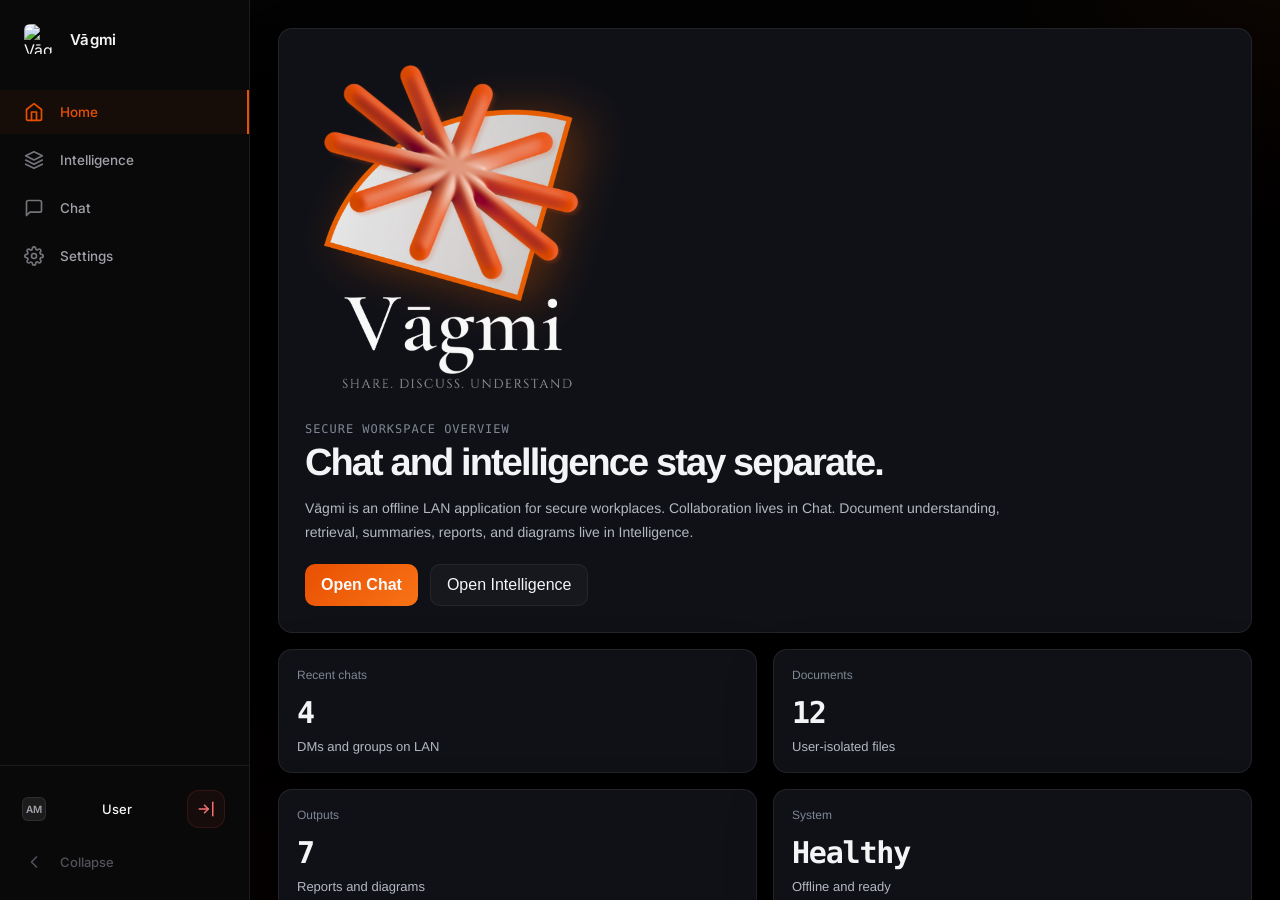
==== commit a3a2f4b3: "Merge pull request #8 from Amruth-hiremath/feat/fb-int Feat/fb int" ====
--- a/desktop/web/index.html
+++ b/desktop/web/index.html
@@ -4,10 +4,8 @@
   <meta charset="UTF-8" />
   <meta name="viewport" content="width=device-width, initial-scale=1.0" />
   <title>Vāgmi - Secure Workspace</title>
-  <link rel="icon" type="image/png" href="./assets/logo_dark.png" />
-  <script src="./core/theme.js"></script>
   <link rel="stylesheet" href="./styles.css" />
-  <link rel="stylesheet" href="./theme.css" />
+  <link href="https://fonts.googleapis.com/css2?family=Inter:wght@400;500;600;700&display=swap" rel="stylesheet" />
 </head>
 <body>
   <div class="app-shell" id="app-shell">
@@ -15,7 +13,7 @@
     <aside class="sidebar" id="sidebar">
       
       <div class="sidebar-header">
-        <img data-theme-logo="mark" src="./assets/logo_dark.png" alt="Vāgmi Logo" class="brand-logo" />
+        <img src="./assets/favicon.png" alt="Vāgmi Logo" class="brand-logo" />
         <span class="brand-text">Vāgmi</span>
       </div>
 
@@ -38,10 +36,6 @@
         <button class="nav-item" data-page="settings" title="Settings">
           <svg viewBox="0 0 24 24" fill="none" stroke="currentColor" stroke-width="2" stroke-linecap="round" stroke-linejoin="round"><circle cx="12" cy="12" r="3"></circle><path d="M19.4 15a1.65 1.65 0 0 0 .33 1.82l.06.06a2 2 0 0 1 0 2.83 2 2 0 0 1-2.83 0l-.06-.06a1.65 1.65 0 0 0-1.82-.33 1.65 1.65 0 0 0-1 1.51V21a2 2 0 0 1-2 2 2 2 0 0 1-2-2v-.09A1.65 1.65 0 0 0 9 19.4a1.65 1.65 0 0 0-1.82.33l-.06.06a2 2 0 0 1-2.83 0 2 2 0 0 1 0-2.83l.06-.06a1.65 1.65 0 0 0 .33-1.82 1.65 1.65 0 0 0-1.51-1H3a2 2 0 0 1-2-2 2 2 0 0 1 2-2h.09A1.65 1.65 0 0 0 4.6 9a1.65 1.65 0 0 0-.33-1.82l-.06-.06a2 2 0 0 1 0-2.83 2 2 0 0 1 2.83 0l.06.06a1.65 1.65 0 0 0 1.82.33H9a1.65 1.65 0 0 0 1-1.51V3a2 2 0 0 1 2-2 2 2 0 0 1 2 2v.09a1.65 1.65 0 0 0 1 1.51 1.65 1.65 0 0 0 1.82-.33l.06-.06a2 2 0 0 1 2.83 0 2 2 0 0 1 0 2.83l-.06.06a1.65 1.65 0 0 0-.33 1.82V9a1.65 1.65 0 0 0 1.51 1H21a2 2 0 0 1 2 2 2 2 0 0 1-2 2h-.09a1.65 1.65 0 0 0-1.51 1z"></path></svg>
           <span class="nav-label">Settings</span>
-        </button>
-        <button class="nav-item hidden" id="admin-nav-item" data-page="admin" title="Administration">
-          <svg viewBox="0 0 24 24" fill="none" stroke="currentColor" stroke-width="2" stroke-linecap="round" stroke-linejoin="round"><path d="M12 22s8-4 8-10V5l-8-3-8 3v7c0 6 8 10 8 10z"></path></svg>
-          <span class="nav-label">Admin</span>
         </button>
       </nav>
 
--- a/desktop/web/styles.css
+++ b/desktop/web/styles.css
@@ -336,7 +336,3 @@
 .logout-btn:hover svg {
   transform: translateX(1px);
 }
-
-.hidden {
-  display: none !important;
-}
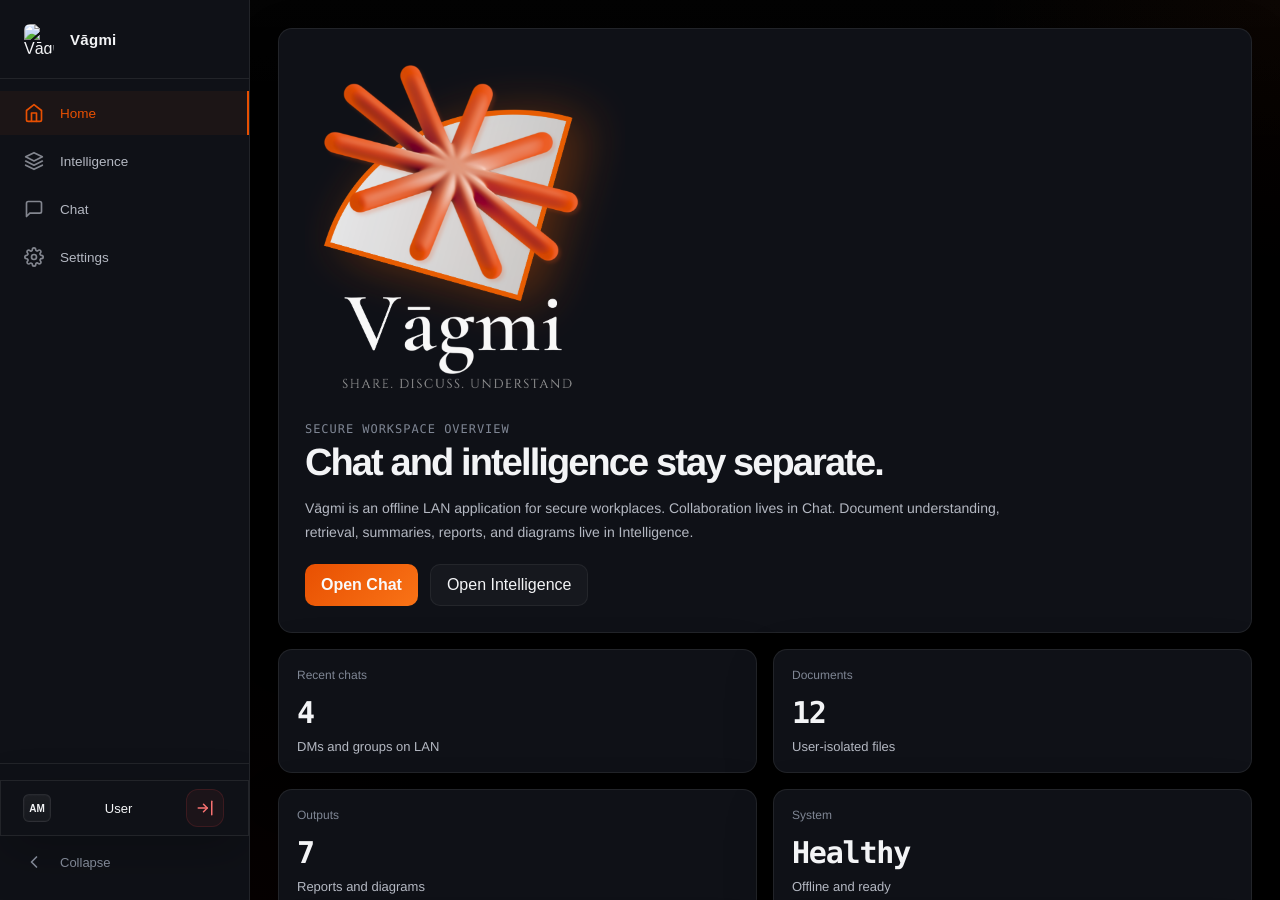
==== commit ceecee46: "added admin, pfp, download features" ====
--- a/desktop/web/index.html
+++ b/desktop/web/index.html
@@ -4,8 +4,10 @@
   <meta charset="UTF-8" />
   <meta name="viewport" content="width=device-width, initial-scale=1.0" />
   <title>Vāgmi - Secure Workspace</title>
+  <link rel="icon" type="image/png" href="./assets/logo_dark.png" />
+  <script src="./core/theme.js"></script>
   <link rel="stylesheet" href="./styles.css" />
-  <link href="https://fonts.googleapis.com/css2?family=Inter:wght@400;500;600;700&display=swap" rel="stylesheet" />
+  <link rel="stylesheet" href="./theme.css" />
 </head>
 <body>
   <div class="app-shell" id="app-shell">
@@ -13,7 +15,7 @@
     <aside class="sidebar" id="sidebar">
       
       <div class="sidebar-header">
-        <img src="./assets/favicon.png" alt="Vāgmi Logo" class="brand-logo" />
+        <img data-theme-logo="mark" src="./assets/logo_dark.png" alt="Vāgmi Logo" class="brand-logo" />
         <span class="brand-text">Vāgmi</span>
       </div>
 
@@ -37,11 +39,18 @@
           <svg viewBox="0 0 24 24" fill="none" stroke="currentColor" stroke-width="2" stroke-linecap="round" stroke-linejoin="round"><circle cx="12" cy="12" r="3"></circle><path d="M19.4 15a1.65 1.65 0 0 0 .33 1.82l.06.06a2 2 0 0 1 0 2.83 2 2 0 0 1-2.83 0l-.06-.06a1.65 1.65 0 0 0-1.82-.33 1.65 1.65 0 0 0-1 1.51V21a2 2 0 0 1-2 2 2 2 0 0 1-2-2v-.09A1.65 1.65 0 0 0 9 19.4a1.65 1.65 0 0 0-1.82.33l-.06.06a2 2 0 0 1-2.83 0 2 2 0 0 1 0-2.83l.06-.06a1.65 1.65 0 0 0 .33-1.82 1.65 1.65 0 0 0-1.51-1H3a2 2 0 0 1-2-2 2 2 0 0 1 2-2h.09A1.65 1.65 0 0 0 4.6 9a1.65 1.65 0 0 0-.33-1.82l-.06-.06a2 2 0 0 1 0-2.83 2 2 0 0 1 2.83 0l.06.06a1.65 1.65 0 0 0 1.82.33H9a1.65 1.65 0 0 0 1-1.51V3a2 2 0 0 1 2-2 2 2 0 0 1 2 2v.09a1.65 1.65 0 0 0 1 1.51 1.65 1.65 0 0 0 1.82-.33l.06-.06a2 2 0 0 1 2.83 0 2 2 0 0 1 0 2.83l-.06.06a1.65 1.65 0 0 0-.33 1.82V9a1.65 1.65 0 0 0 1.51 1H21a2 2 0 0 1 2 2 2 2 0 0 1-2 2h-.09a1.65 1.65 0 0 0-1.51 1z"></path></svg>
           <span class="nav-label">Settings</span>
         </button>
+        <button class="nav-item hidden" id="admin-nav-item" data-page="admin" title="Administration">
+          <svg viewBox="0 0 24 24" fill="none" stroke="currentColor" stroke-width="2" stroke-linecap="round" stroke-linejoin="round"><path d="M12 22s8-4 8-10V5l-8-3-8 3v7c0 6 8 10 8 10z"></path></svg>
+          <span class="nav-label">Admin</span>
+        </button>
       </nav>
 
       <div class="sidebar-footer">
         <div class="user-card">
-          <div class="user-avatar">AM</div>
+          <div class="user-avatar" id="sidebar-user-avatar">
+            <span class="user-avatar-initials" id="sidebar-user-initials">AM</span>
+            <img id="sidebar-user-avatar-image" class="user-avatar-image hidden" alt="" />
+          </div>
           <div class="user-details">
             <span class="user-name" id="username-display">User</span>
           </div>
--- a/desktop/web/styles.css
+++ b/desktop/web/styles.css
@@ -192,6 +192,15 @@
   font-weight: 600;
   flex-shrink: 0;
   margin-left: -2px; /* Centers a 24px object against the 20px SVG icons above it */
+  position: relative;
+  overflow: hidden;
+}
+
+.user-avatar-image {
+  width: 100%;
+  height: 100%;
+  object-fit: cover;
+  border-radius: inherit;
 }
 
 .user-details {
@@ -336,3 +345,7 @@
 .logout-btn:hover svg {
   transform: translateX(1px);
 }
+
+.hidden {
+  display: none !important;
+}
--- a/desktop/web/theme.css
+++ b/desktop/web/theme.css
@@ -0,0 +1,493 @@
+/* =========================================================
+   Vāgmi theme system
+   - enterprise-dark : Dark
+   - claude-light     : Light
+   - midnight-slate   : Graphite
+========================================================= */
+
+html[data-theme] {
+  --branding-orange: #E85002;
+  --accent-strong: #E85002;
+  --accent-mid: #F97316;
+  --accent-soft: rgba(232, 80, 2, 0.14);
+  --accent-ring: rgba(232, 80, 2, 0.20);
+  --branding-gradient: linear-gradient(135deg, var(--accent-strong), var(--accent-mid));
+
+  --primary-black: #0f1117;
+  --white: #F9FAFB;
+  --dark-gray: #262b35;
+  --gray: #6B7280;
+  --light-gray: #9CA3AF;
+  --bg-panel: rgba(17, 20, 28, 0.82);
+
+  --gradient-1: #11131A;
+  --gradient-2: #C10801;
+  --gradient-3: #F97316;
+  --gradient-4: #D9C3AB;
+
+  --success: #22c55e;
+  --warning: #f59e0b;
+  --danger: #ef4444;
+
+  --page-bg: #000000;
+  --page-bg-alt: #11131A;
+  --page-bg-gradient:
+    radial-gradient(circle at top right, rgba(232, 80, 2, 0.04), transparent 22%),
+    radial-gradient(circle at bottom left, rgba(193, 8, 1, 0.03), transparent 22%),
+    linear-gradient(180deg, rgba(255, 255, 255, 0.01), transparent 18%);
+
+  --surface: #0f1117;
+  --surface-strong: #0f1117;
+  --surface-soft: rgba(255, 255, 255, 0.03);
+  --surface-hover: rgba(255, 255, 255, 0.055);
+  --surface-active: rgba(232, 80, 2, 0.12);
+
+  --input-bg: rgba(255, 255, 255, 0.035);
+  --input-bg-hover: rgba(255, 255, 255, 0.05);
+  --input-border: rgba(255, 255, 255, 0.08);
+  --input-border-strong: rgba(232, 80, 2, 0.34);
+
+  --border-subtle: rgba(255, 255, 255, 0.08);
+  --border-strong: rgba(255, 255, 255, 0.14);
+
+  --text-primary: #F3F4F6;
+  --text-secondary: #B4B8C2;
+  --text-muted: #7F8694;
+  --text-inverse: #0f172a;
+  --text-on-accent: #ffffff;
+  --placeholder: rgba(243, 244, 246, 0.42);
+
+  --shadow: 0 18px 50px rgba(0, 0, 0, 0.22);
+  --shadow-soft: 0 10px 28px rgba(0, 0, 0, 0.16);
+  --shadow-inset: inset 0 0 0 1px rgba(255, 255, 255, 0.02);
+
+  --modal-overlay: rgba(0, 0, 0, 0.92);
+  --overlay-button-bg: rgba(255, 255, 255, 0.12);
+  --overlay-button-border: rgba(255, 255, 255, 0.14);
+  --overlay-button-text: #ffffff;
+
+  --chip-bg: rgba(255, 255, 255, 0.04);
+  --chip-border: rgba(255, 255, 255, 0.06);
+  --chip-text: var(--text-secondary);
+  --logo-shell-bg: #0f1117;
+
+  color-scheme: dark;
+}
+
+html[data-theme="claude-light"] {
+  --page-bg: #f4ece1;
+  --page-bg-alt: #fffaf3;
+  --page-bg-gradient:
+    radial-gradient(circle at top right, rgba(232, 128, 32, 0.10), transparent 24%),
+    radial-gradient(circle at bottom left, rgba(247, 147, 30, 0.08), transparent 22%),
+    linear-gradient(180deg, #fffaf3 0%, #f0e6d6 100%);
+
+  --primary-black: #f4ece1;
+  --white: #ffffff;
+  --dark-gray: #d8cfc2;
+  --gray: #8b6f5a;
+  --light-gray: #c2b8aa;
+  --bg-panel: rgba(255, 251, 244, 0.82);
+
+  --gradient-1: #E88320;
+  --gradient-2: #F97316;
+  --gradient-3: #FF9B4A;
+  --gradient-4: #F2D2A7;
+
+  --surface: rgba(255, 252, 246, 0.98);
+  --surface-strong: rgba(255, 255, 255, 0.995);
+  --surface-soft: rgba(255, 255, 255, 0.88);
+  --surface-hover: rgba(255, 255, 255, 0.995);
+  --surface-active: rgba(232, 80, 2, 0.08);
+
+  --input-bg: rgba(255, 255, 255, 0.98);
+  --input-bg-hover: rgba(255, 255, 255, 1);
+  --input-border: rgba(124, 92, 59, 0.18);
+  --input-border-strong: rgba(232, 80, 2, 0.28);
+
+  --border-subtle: rgba(124, 92, 59, 0.18);
+  --border-strong: rgba(124, 92, 59, 0.28);
+
+  --text-primary: #1f2937;
+  --text-secondary: #4b5563;
+  --text-muted: #6b7280;
+  --text-inverse: #ffffff;
+  --text-on-accent: #ffffff;
+  --placeholder: rgba(75, 85, 99, 0.55);
+
+  --shadow: 0 18px 50px rgba(75, 56, 38, 0.10);
+  --shadow-soft: 0 10px 28px rgba(75, 56, 38, 0.08);
+  --shadow-inset: inset 0 0 0 1px rgba(124, 92, 59, 0.04);
+
+  --modal-overlay: rgba(17, 24, 39, 0.88);
+  --overlay-button-bg: rgba(255, 255, 255, 0.18);
+  --overlay-button-border: rgba(255, 255, 255, 0.20);
+  --overlay-button-text: #ffffff;
+
+  --chip-bg: rgba(255, 255, 255, 0.82);
+  --chip-border: rgba(124, 92, 59, 0.12);
+  --chip-text: var(--text-secondary);
+  --logo-shell-bg: #fbf7f1;
+
+  color-scheme: light;
+}
+
+html[data-theme="midnight-slate"] {
+  --page-bg: #111827;
+  --page-bg-alt: #1f2937;
+  --page-bg-gradient:
+    radial-gradient(circle at top right, rgba(232, 80, 2, 0.05), transparent 22%),
+    radial-gradient(circle at bottom left, rgba(96, 165, 250, 0.06), transparent 22%),
+    linear-gradient(180deg, rgba(255, 255, 255, 0.01), transparent 18%);
+
+  --primary-black: #111827;
+  --white: #F8FAFC;
+  --dark-gray: #374151;
+  --gray: #64748B;
+  --light-gray: #94A3B8;
+  --bg-panel: rgba(17, 24, 39, 0.76);
+
+  --gradient-1: #111827;
+  --gradient-2: #C10801;
+  --gradient-3: #F97316;
+  --gradient-4: #DBEAFE;
+
+  --surface: rgba(31, 41, 55, 0.92);
+  --surface-strong: rgba(17, 24, 39, 0.97);
+  --surface-soft: rgba(255, 255, 255, 0.04);
+  --surface-hover: rgba(255, 255, 255, 0.06);
+  --surface-active: rgba(232, 80, 2, 0.12);
+
+  --input-bg: rgba(17, 24, 39, 0.88);
+  --input-bg-hover: rgba(31, 41, 55, 0.96);
+  --input-border: rgba(148, 163, 184, 0.16);
+  --input-border-strong: rgba(232, 80, 2, 0.32);
+
+  --border-subtle: rgba(148, 163, 184, 0.15);
+  --border-strong: rgba(148, 163, 184, 0.22);
+
+  --text-primary: #F3F4F6;
+  --text-secondary: #CBD5E1;
+  --text-muted: #94A3B8;
+  --text-inverse: #0f172a;
+  --text-on-accent: #ffffff;
+  --placeholder: rgba(226, 232, 240, 0.46);
+
+  --shadow: 0 18px 50px rgba(2, 6, 23, 0.20);
+  --shadow-soft: 0 10px 28px rgba(2, 6, 23, 0.16);
+  --shadow-inset: inset 0 0 0 1px rgba(148, 163, 184, 0.04);
+
+  --modal-overlay: rgba(2, 6, 23, 0.92);
+  --overlay-button-bg: rgba(255, 255, 255, 0.12);
+  --overlay-button-border: rgba(255, 255, 255, 0.14);
+  --overlay-button-text: #ffffff;
+
+  --chip-bg: rgba(255, 255, 255, 0.04);
+  --chip-border: rgba(148, 163, 184, 0.10);
+  --chip-text: var(--text-secondary);
+  --logo-shell-bg: #111827;
+
+  color-scheme: dark;
+}
+
+html[data-theme] body {
+  background: var(--page-bg) !important;
+  color: var(--text-primary) !important;
+}
+
+html[data-theme] .page,
+html[data-theme] .home-page,
+html[data-theme] .settings-page,
+html[data-theme] .intelligence-page,
+html[data-theme] .chat-page,
+html[data-theme] .app-shell,
+html[data-theme] .workspace {
+  background: var(--page-bg-gradient), var(--page-bg) !important;
+  color: var(--text-primary) !important;
+}
+
+html[data-theme] .splash {
+    background: #0f1117 !important;
+}
+
+html[data-theme="claude-light"] .page,
+html[data-theme="claude-light"] .home-page,
+html[data-theme="claude-light"] .settings-page,
+html[data-theme="claude-light"] .intelligence-page,
+html[data-theme="claude-light"] .chat-page,
+html[data-theme="claude-light"] .splash {
+  background:
+    radial-gradient(circle at top right, rgba(232, 128, 32, 0.10), transparent 24%),
+    radial-gradient(circle at bottom left, rgba(247, 147, 30, 0.08), transparent 22%),
+    linear-gradient(180deg, #fbf7f1 0%, #f3ecdf 100%) !important;
+}
+
+html[data-theme] .sidebar,
+html[data-theme] .thread-pane,
+html[data-theme] .conversation-pane,
+html[data-theme] .conversation-pane.is-empty,
+html[data-theme] .panel,
+html[data-theme] .hero-card,
+html[data-theme] .stat-card,
+html[data-theme] .setting-card,
+html[data-theme] .theme-option,
+html[data-theme] .doc-item,
+html[data-theme] .result-card,
+html[data-theme] .status-item,
+html[data-theme] .logo-card,
+html[data-theme] .conversation-header,
+html[data-theme] .conversation-search,
+html[data-theme] .composer,
+html[data-theme] .menu-popover,
+html[data-theme] .info-drawer,
+html[data-theme] .new-chat-dialog,
+html[data-theme] .attachment-modal-dialog,
+html[data-theme] .conversation-empty-card,
+html[data-theme] .messages-empty-card,
+html[data-theme] .thread-empty-card,
+html[data-theme] .toast,
+html[data-theme] .user-card {
+  background: var(--surface) !important;
+  border-color: var(--border-subtle) !important;
+  box-shadow: var(--shadow) !important;
+}
+
+html[data-theme] .thread-pane,
+/* html[data-theme] .conversation-header, */
+html[data-theme] .composer,
+html[data-theme] .conversation-search,
+html[data-theme] .info-drawer,
+html[data-theme] .panel,
+html[data-theme] .hero-card,
+html[data-theme] .stat-card,
+html[data-theme] .setting-card,
+html[data-theme] .toast {
+  backdrop-filter: blur(14px);
+}
+
+html[data-theme] .thread-pane {
+  border-right-color: var(--border-subtle) !important;
+}
+
+html[data-theme] .sidebar,
+html[data-theme] .thread-pane {
+  background: linear-gradient(180deg, var(--surface-strong), var(--surface)) !important;
+}
+
+html[data-theme] .conversation-pane,
+html[data-theme] .conversation-pane.is-empty {
+  background:
+    radial-gradient(circle at top left, rgba(232, 80, 2, 0.06), transparent 22%),
+    linear-gradient(180deg, var(--surface-soft), var(--page-bg)) !important;
+}
+
+html[data-theme] .conversation-empty-card,
+html[data-theme] .messages-empty-card,
+html[data-theme] .thread-empty-card {
+  background:
+    radial-gradient(circle at top left, rgba(232, 80, 2, 0.10), transparent 34%),
+    var(--surface) !important;
+}
+
+html[data-theme] .panel,
+html[data-theme] .hero-card,
+html[data-theme] .stat-card,
+html[data-theme] .theme-option,
+html[data-theme] .result-card,
+html[data-theme] .status-item,
+html[data-theme] .logo-card,
+html[data-theme] .doc-item,
+html[data-theme] .user-card,
+html[data-theme] .conversation-header,
+html[data-theme] .conversation-search,
+html[data-theme] .composer,
+html[data-theme] .menu-popover,
+html[data-theme] .info-drawer,
+html[data-theme] .new-chat-dialog,
+html[data-theme] .attachment-modal-dialog,
+html[data-theme] .toast {
+  border: 1px solid var(--border-subtle) !important;
+}
+
+
+html[data-theme] .online-dot,
+html[data-theme] .status-dot,
+html[data-theme] .dot {
+  background: var(--branding-orange) !important;
+  box-shadow: 0 0 0 4px rgba(232, 80, 2, 0.10);
+}
+
+html[data-theme] .brand-logo,
+html[data-theme] .auth-logo,
+html[data-theme] .hero-logo,
+html[data-theme] .brand-banner,
+html[data-theme] .logo-card img,
+html[data-theme] .splash .logo {
+  background: transparent !important;
+  border: none !important;
+  box-shadow: none !important;
+  object-fit: contain;
+}
+
+/* --- Splash logo improvements --- */
+html[data-theme] .splash .logo {
+  width: min(360px, 72vw);
+  max-width: 360px;
+  height: auto;
+  display: block;
+}
+
+/* --- Logo shell background (used on splash) --- */
+html[data-theme] .logo-shell {
+  background: var(--logo-shell-bg);
+}
+
+html[data-theme] .auth-logo {
+  height: auto;
+  width: auto;
+  max-height: 260px;
+  background: transparent;
+  border-radius: 0;
+  padding: 0;
+  object-fit: contain;
+  display: block;
+}
+
+html[data-theme] .brand-logo {
+  width: 30px;
+  height: 30px;
+}
+
+html[data-theme] .user-avatar,
+html[data-theme] .avatar,
+html[data-theme] .avatar-large,
+html[data-theme] .thread-avatar {
+  background:
+    linear-gradient(180deg, var(--surface-hover), var(--surface-soft)) !important;
+  color: var(--text-primary) !important;
+  border: 1px solid var(--border-subtle) !important;
+  box-shadow: inset 0 0 0 1px rgba(255,255,255,0.02);
+}
+
+html[data-theme] .user-avatar {
+  width: 28px;
+  height: 28px;
+}
+
+html[data-theme] .avatar-large,
+html[data-theme] .thread-avatar {
+  width: 44px;
+  height: 44px;
+}
+
+html[data-theme] .sidebar-header {
+  background: transparent !important;
+  border-bottom: 1px solid var(--border-subtle) !important;
+}
+
+html[data-theme] .auth-card {
+  overflow: hidden;
+}
+
+html[data-theme] .auth-brand {
+  justify-content: center;
+}
+
+html[data-theme] .splash {
+  padding: 24px;
+  border-radius: 24px;
+}
+
+/* Keep the dark themes visually consistent with the brand mark. */
+html[data-theme="enterprise-dark"] .sidebar,
+html[data-theme="midnight-slate"] .sidebar {
+  background: #0f1117 !important;
+}
+
+/* ===== Auth & Splash are always dark ===== */
+
+.auth-shell {
+    background: #000 !important;
+}
+
+.splash,
+.auth-card,
+.auth-notice {
+    background: #0f1117 !important;
+    color: #f3f4f6 !important;
+    border-color: rgba(255,255,255,.08) !important;
+    box-shadow: 0 20px 60px rgba(0,0,0,.45) !important;
+}
+
+.auth-tab {
+    background: #171a22 !important;
+    color: #a1a1aa !important;
+}
+
+.auth-tab.active {
+    background: rgba(232,80,2,.18) !important;
+    color: #fff !important;
+}
+
+.field input {
+    background: #171a22 !important;
+    color: #fff !important;
+    border: 1px solid rgba(255,255,255,.08) !important;
+}
+
+.field span,
+.eyebrow,
+.status {
+    color: #a1a1aa !important;
+}
+
+/* ===== Splash always dark ===== */
+
+html[data-theme] .splash {
+    background: #0f1117 !important;
+}
+
+html[data-theme] body:has(.splash) {
+    background: #0f1117 !important;
+}
+
+html[data-theme="claude-light"] .message-row.other .message-bubble {
+    background: #f8f4ee;
+    border: 1px solid #ddd3c5;
+    color: var(--text-primary);
+}
+
+
+/* Extra light-theme contrast guardrails */
+html[data-theme="claude-light"] .chat-page,
+html[data-theme="claude-light"] .thread-pane,
+html[data-theme="claude-light"] .conversation-header,
+html[data-theme="claude-light"] .composer,
+html[data-theme="claude-light"] .conversation-search,
+html[data-theme="claude-light"] .menu-popover,
+html[data-theme="claude-light"] .info-drawer,
+html[data-theme="claude-light"] .new-chat-dialog,
+html[data-theme="claude-light"] .room-create-dialog,
+html[data-theme="claude-light"] .attachment-modal-dialog,
+html[data-theme="claude-light"] .conversation-empty-card,
+html[data-theme="claude-light"] .messages-empty-card,
+html[data-theme="claude-light"] .thread-empty-card,
+html[data-theme="claude-light"] .panel,
+html[data-theme="claude-light"] .hero-card,
+html[data-theme="claude-light"] .stat-card,
+html[data-theme="claude-light"] .setting-card,
+html[data-theme="claude-light"] .logo-card,
+html[data-theme="claude-light"] .user-card {
+  border-color: rgba(124, 92, 59, 0.22) !important;
+}
+
+html[data-theme="claude-light"] .auth-logo,
+html[data-theme="claude-light"] .splash .logo {
+  width: min(390px, 86vw) !important;
+  max-height: 280px !important;
+  object-fit: contain !important;
+}
+
+html[data-theme="claude-light"] .splash {
+  padding: 28px !important;
+}
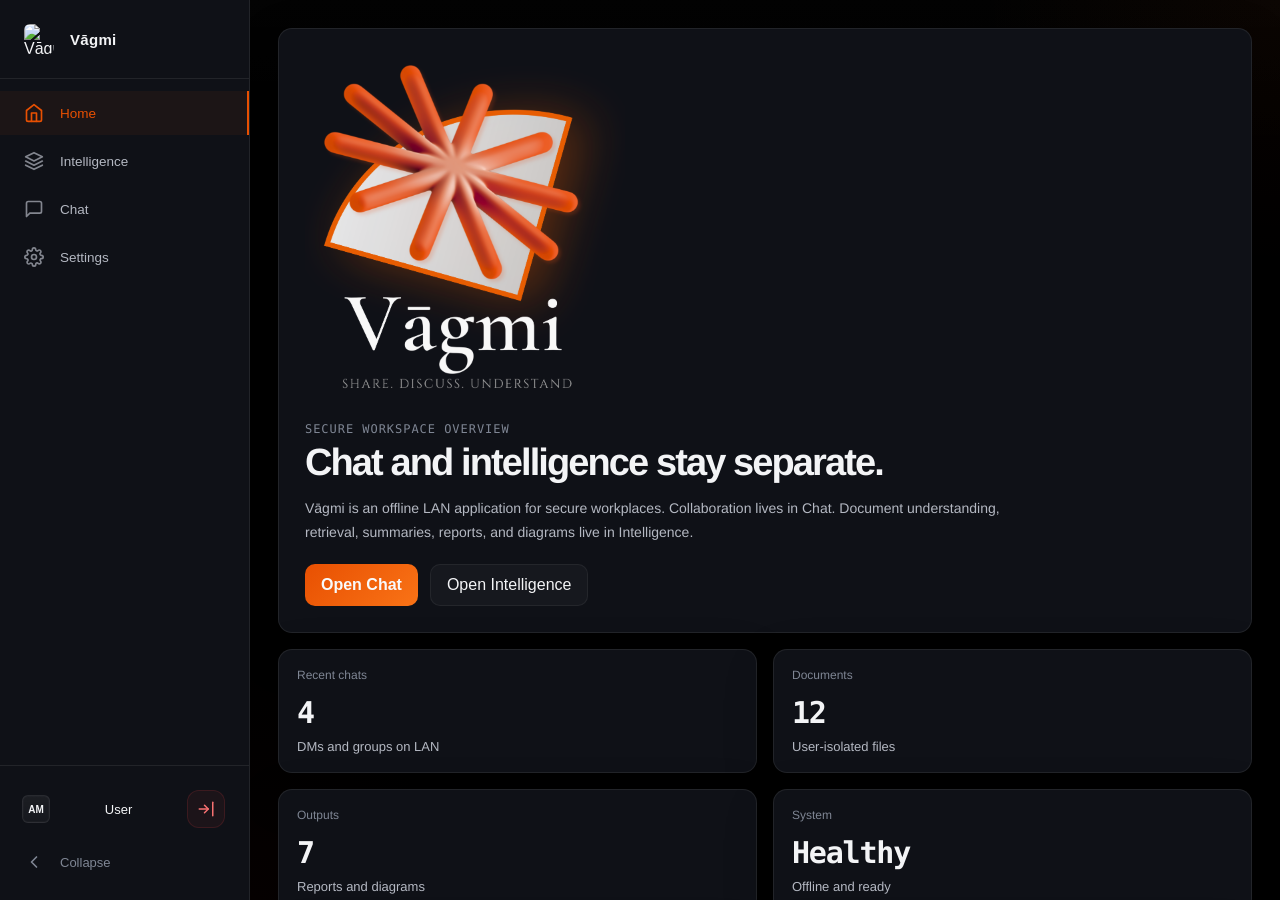
==== commit bf7925e5: "fixed chat, theme, attachment, voice issues" ====
--- a/desktop/web/index.html
+++ b/desktop/web/index.html
@@ -33,6 +33,7 @@
         <button class="nav-item" data-page="chat" title="Chat">
           <svg viewBox="0 0 24 24" fill="none" stroke="currentColor" stroke-width="2" stroke-linecap="round" stroke-linejoin="round"><path d="M21 15a2 2 0 0 1-2 2H7l-4 4V5a2 2 0 0 1 2-2h14a2 2 0 0 1 2 2z"></path></svg>
           <span class="nav-label">Chat</span>
+          <span class="nav-notification-dot hidden" id="chat-nav-dot" aria-hidden="true"></span>
         </button>
 
         <button class="nav-item" data-page="settings" title="Settings">
--- a/desktop/web/styles.css
+++ b/desktop/web/styles.css
@@ -125,6 +125,7 @@
 }
 
 .nav-item {
+  position: relative;
   background: transparent;
   border: none;
   color: var(--text-secondary);
@@ -162,6 +163,22 @@
 
 .nav-item.active svg {
   opacity: 1;
+}
+
+.nav-notification-dot {
+  position: absolute;
+  top: 14px;
+  right: 14px;
+  width: 8px;
+  height: 8px;
+  border-radius: 999px;
+  background: var(--branding-orange);
+  box-shadow: 0 0 0 3px rgba(232, 80, 2, 0.18);
+  pointer-events: none;
+}
+
+body.sidebar-collapsed .nav-notification-dot {
+  right: 12px;
 }
 
 /* --- Bottom: Footer & Toggle --- */
--- a/desktop/web/theme.css
+++ b/desktop/web/theme.css
@@ -62,6 +62,7 @@
   --shadow-inset: inset 0 0 0 1px rgba(255, 255, 255, 0.02);
 
   --modal-overlay: rgba(0, 0, 0, 0.92);
+  --message-menu-backdrop: rgba(255, 255, 255, 0.04);
   --overlay-button-bg: rgba(255, 255, 255, 0.12);
   --overlay-button-border: rgba(255, 255, 255, 0.14);
   --overlay-button-text: #ffffff;
@@ -120,6 +121,7 @@
   --shadow-inset: inset 0 0 0 1px rgba(124, 92, 59, 0.04);
 
   --modal-overlay: rgba(17, 24, 39, 0.88);
+  --message-menu-backdrop: rgba(255, 255, 255, 0.18);
   --overlay-button-bg: rgba(255, 255, 255, 0.18);
   --overlay-button-border: rgba(255, 255, 255, 0.20);
   --overlay-button-text: #ffffff;
@@ -310,6 +312,12 @@
 }
 
 
+html[data-theme] .user-card {
+  background: transparent !important;
+  border: none !important;
+  box-shadow: none !important;
+}
+
 html[data-theme] .online-dot,
 html[data-theme] .status-dot,
 html[data-theme] .dot {
@@ -491,3 +499,50 @@
 html[data-theme="claude-light"] .splash {
   padding: 28px !important;
 }
+
+/* =========================================================
+   Room Member Search
+========================================================= */
+
+#room-member-search {
+  background: var(--input-bg)!important;
+  border: 1px solid var(--input-border)!important;
+  color: var(--text-primary)!important;
+}
+
+/* If it is an input field, you might also want to style the placeholder */
+#room-member-search::placeholder {
+  color: var(--placeholder)!important;
+}
+
+/* Optional: Add hover/focus states using your existing variables */
+#room-member-search:hover {
+  background: var(--input-bg-hover)!important;
+}
+
+#room-member-search:focus {
+  outline: 1px solid var(--input-border-strong)!important;
+}
+
+
+
+#room-name-input {
+  background: var(--input-bg)!important;
+  border: 1px solid var(--input-border)!important;
+  color: var(--text-primary)!important;
+}
+
+/* If it is an input field, you might also want to style the placeholder */
+#room-name-input::placeholder {
+  color: var(--placeholder)!important;
+}
+
+/* Optional: Add hover/focus states using your existing variables */
+#room-name-input:hover {
+  background: var(--input-bg-hover)!important;
+}
+
+#room-name-input:focus {
+  outline: 1px solid var(--input-border-strong)!important;
+}
+
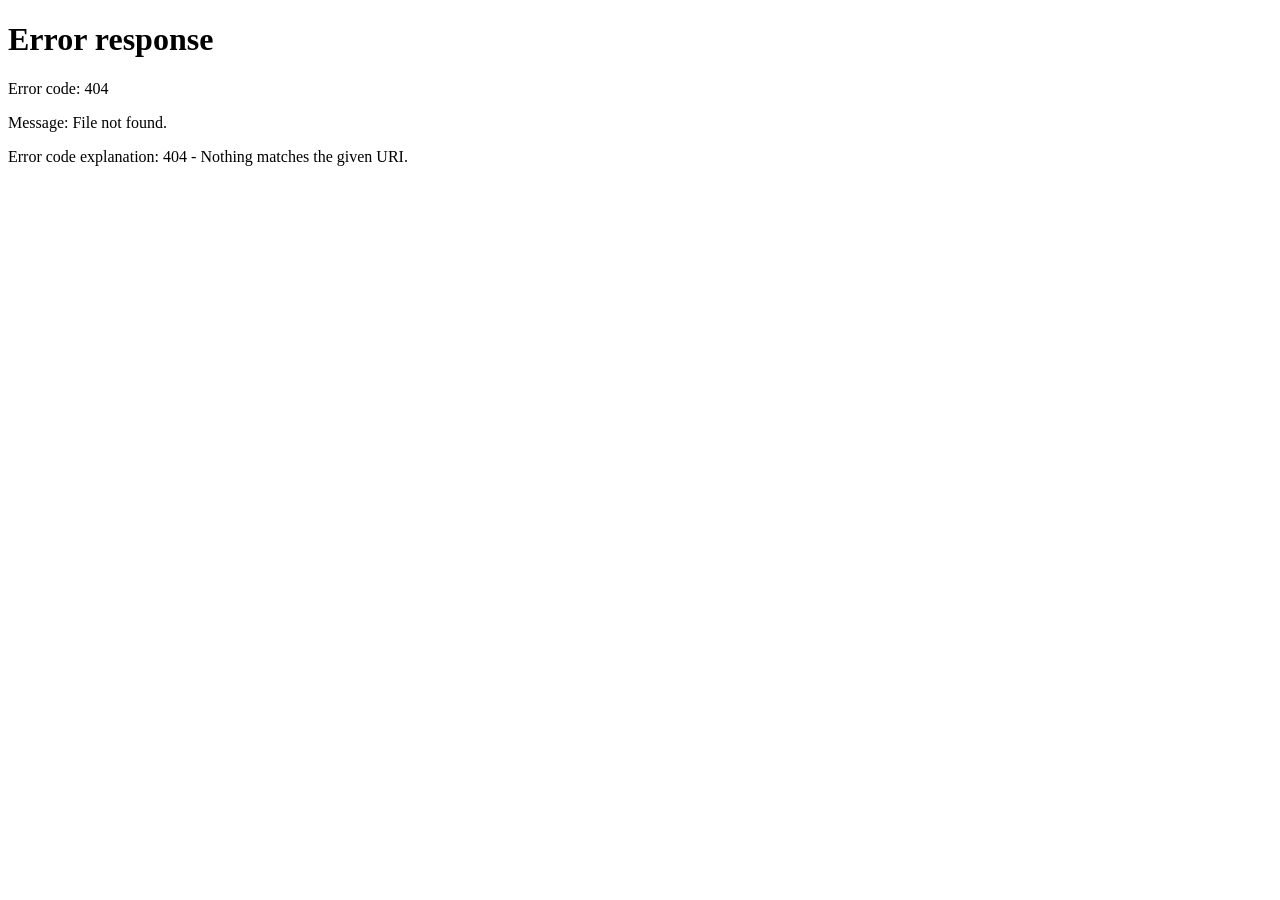
==== commit f2cbb7e8: "added mermaid rendering support" ====
--- a/desktop/web/index.html
+++ b/desktop/web/index.html
@@ -28,6 +28,11 @@
         <button class="nav-item" data-page="intelligence" title="Intelligence">
           <svg viewBox="0 0 24 24" fill="none" stroke="currentColor" stroke-width="2" stroke-linecap="round" stroke-linejoin="round"><polygon points="12 2 2 7 12 12 22 7 12 2"></polygon><polyline points="2 17 12 22 22 17"></polyline><polyline points="2 12 12 17 22 12"></polyline></svg>
           <span class="nav-label">Intelligence</span>
+        </button>
+
+        <button class="nav-item" data-page="diagram" title="Diagram Studio">
+          <svg viewBox="0 0 24 24" fill="none" stroke="currentColor" stroke-width="2" stroke-linecap="round" stroke-linejoin="round"><rect x="3" y="4" width="7" height="6" rx="1"></rect><rect x="14" y="4" width="7" height="6" rx="1"></rect><rect x="8" y="14" width="8" height="6" rx="1"></rect><path d="M10 7h4"></path><path d="M8 17h8"></path><path d="M6 10v4h12v-4"></path></svg>
+          <span class="nav-label">Diagram Studio</span>
         </button>
 
         <button class="nav-item" data-page="chat" title="Chat">
--- a/desktop/web/styles.css
+++ b/desktop/web/styles.css
@@ -1,3 +1,4 @@
+/* desktop/web/styles.css */
 :root {
   /* Strict Enterprise Palette */
   --branding-orange: #E85002;
--- a/desktop/web/theme.css
+++ b/desktop/web/theme.css
@@ -1,3 +1,4 @@
+/* desktop/web/theme.css */
 /* =========================================================
    Vāgmi theme system
    - enterprise-dark : Dark
